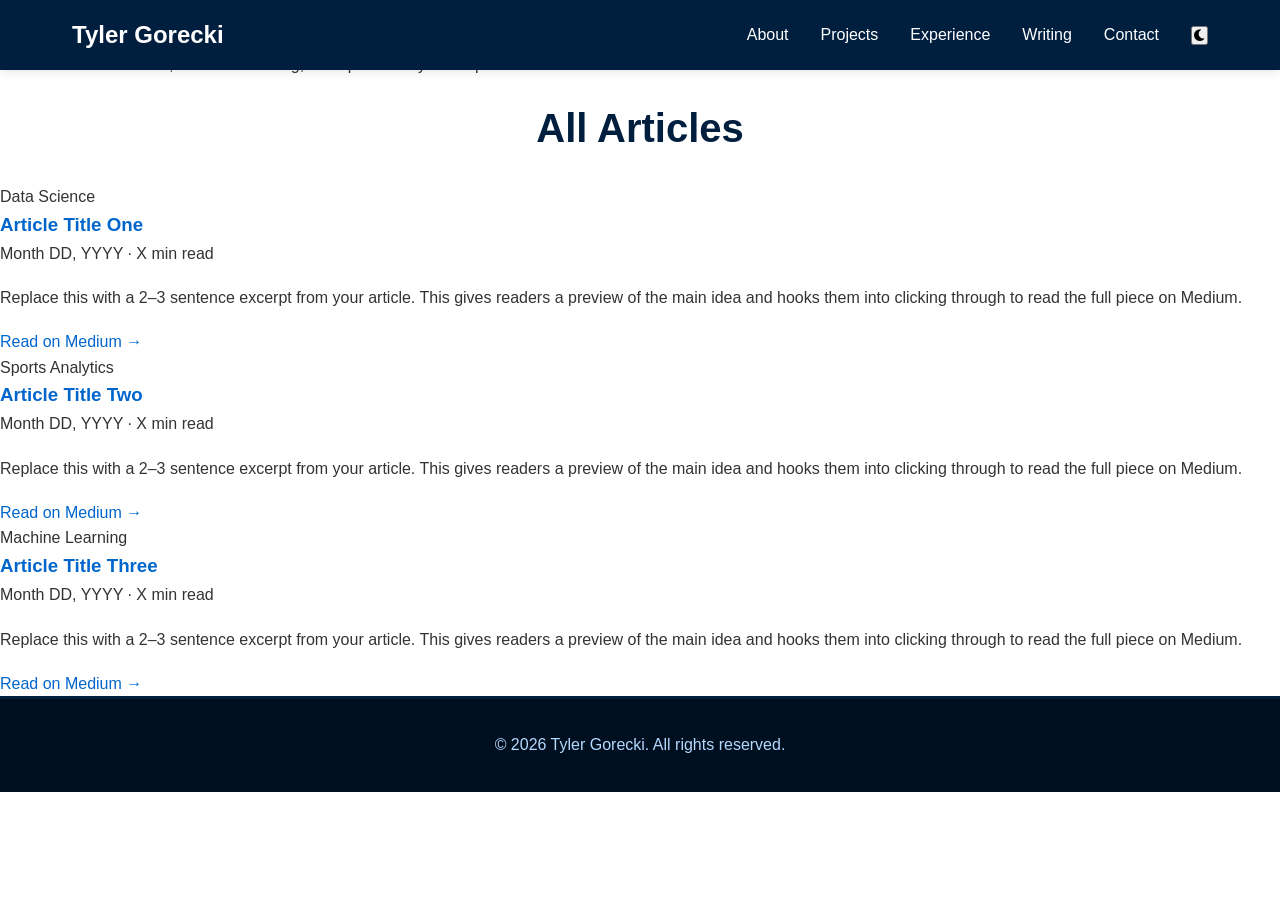
==== blog.html @ fab9d45c "new blog page for articles" ====
<!DOCTYPE HTML>
<html>
	<head>
		<title>Writing — Tyler Gorecki</title>
		<meta charset="utf-8" />
		<meta name="viewport" content="width=device-width, initial-scale=1, user-scalable=no" />
		<meta name="description" content="Articles and writing by Tyler Gorecki on data science, machine learning, and sports analytics." />
		<link rel="stylesheet" href="assets/css/custom.css" />
		<link rel="stylesheet" href="https://cdnjs.cloudflare.com/ajax/libs/font-awesome/6.0.0/css/all.min.css" />
		<script>if(localStorage.getItem('theme')==='dark')document.documentElement.setAttribute('data-theme','dark');</script>
	</head>
	<body>
		<!-- Navigation -->
		<nav class="navbar">
			<div class="nav-container">
				<a href="index.html" class="nav-logo">Tyler Gorecki</a>
				<ul class="nav-menu">
					<li><a href="index.html#about">About</a></li>
					<li><a href="index.html#projects">Projects</a></li>
					<li><a href="index.html#experience">Experience</a></li>
					<li><a href="blog.html" class="active">Writing</a></li>
					<li><a href="index.html#contact">Contact</a></li>
					<li><button class="dark-toggle" id="dark-toggle" aria-label="Toggle dark mode"><i class="fas fa-moon"></i></button></li>
				</ul>
			</div>
		</nav>

		<!-- Page Header -->
		<div class="writing-hero">
			<h1>Writing</h1>
			<p>Articles on data science, machine learning, and sports analytics — published on <a href="https://medium.com/@tylergorecki" style="color: #b3d9ff;">Medium</a>.</p>
		</div>

		<!-- Articles -->
		<div class="writing-section">
			<h2>All Articles</h2>

			<!-- Article 1 — replace with real content -->
			<article class="article-card">
				<span class="article-tag">Data Science</span>
				<h3 class="article-title"><a href="https://medium.com/@tylergorecki" target="_blank" rel="noopener">Article Title One</a></h3>
				<p class="article-meta">Month DD, YYYY &middot; X min read</p>
				<p class="article-excerpt">Replace this with a 2–3 sentence excerpt from your article. This gives readers a preview of the main idea and hooks them into clicking through to read the full piece on Medium.</p>
				<a href="https://medium.com/@tylergorecki" class="article-link" target="_blank" rel="noopener">Read on Medium &rarr;</a>
			</article>

			<!-- Article 2 — replace with real content -->
			<article class="article-card">
				<span class="article-tag">Sports Analytics</span>
				<h3 class="article-title"><a href="https://medium.com/@tylergorecki" target="_blank" rel="noopener">Article Title Two</a></h3>
				<p class="article-meta">Month DD, YYYY &middot; X min read</p>
				<p class="article-excerpt">Replace this with a 2–3 sentence excerpt from your article. This gives readers a preview of the main idea and hooks them into clicking through to read the full piece on Medium.</p>
				<a href="https://medium.com/@tylergorecki" class="article-link" target="_blank" rel="noopener">Read on Medium &rarr;</a>
			</article>

			<!-- Article 3 — replace with real content -->
			<article class="article-card">
				<span class="article-tag">Machine Learning</span>
				<h3 class="article-title"><a href="https://medium.com/@tylergorecki" target="_blank" rel="noopener">Article Title Three</a></h3>
				<p class="article-meta">Month DD, YYYY &middot; X min read</p>
				<p class="article-excerpt">Replace this with a 2–3 sentence excerpt from your article. This gives readers a preview of the main idea and hooks them into clicking through to read the full piece on Medium.</p>
				<a href="https://medium.com/@tylergorecki" class="article-link" target="_blank" rel="noopener">Read on Medium &rarr;</a>
			</article>

		</div>

		<!-- Footer -->
		<footer class="footer">
			<div class="container">
				<p>&copy; 2026 Tyler Gorecki. All rights reserved.</p>
			</div>
		</footer>

		<script>
			(function() {
				var toggle = document.getElementById('dark-toggle');
				var html = document.documentElement;

				if (localStorage.getItem('theme') === 'dark') {
					toggle.querySelector('i').className = 'fas fa-sun';
				}

				toggle.addEventListener('click', function() {
					var isDark = html.getAttribute('data-theme') === 'dark';
					if (isDark) {
						html.removeAttribute('data-theme');
						toggle.querySelector('i').className = 'fas fa-moon';
						localStorage.setItem('theme', 'light');
					} else {
						html.setAttribute('data-theme', 'dark');
						toggle.querySelector('i').className = 'fas fa-sun';
						localStorage.setItem('theme', 'dark');
					}
				});
			})();
		</script>
	</body>
</html>
---- assets/css/custom.css ----
/* Custom Portfolio CSS - Navy & White Theme */

* {
	margin: 0;
	padding: 0;
	box-sizing: border-box;
}

:root {
	--navy: #001f3f;
	--dark-navy: #000f1f;
	--white: #ffffff;
	--light-gray: #f5f5f5;
	--text-dark: #333333;
	--border-color: #ddd;
	--accent: #0066cc;
}

body {
	font-family: 'Segoe UI', Tahoma, Geneva, Verdana, sans-serif;
	line-height: 1.6;
	color: var(--text-dark);
	background-color: var(--white);
}

/* Navbar */
.navbar {
	position: fixed;
	top: 0;
	width: 100%;
	background-color: var(--navy);
	color: var(--white);
	padding: 0;
	box-shadow: 0 2px 10px rgba(0, 0, 0, 0.1);
	z-index: 1000;
}

.nav-container {
	max-width: 1200px;
	margin: 0 auto;
	display: flex;
	justify-content: space-between;
	align-items: center;
	padding: 1rem 2rem;
}

.nav-logo {
	font-size: 1.5rem;
	font-weight: bold;
	color: var(--white);
}

.nav-menu {
	display: flex;
	list-style: none;
	gap: 2rem;
}

.nav-menu a {
	color: var(--white);
	text-decoration: none;
	transition: color 0.3s ease;
	font-weight: 500;
}

.nav-menu a:hover {
	color: #b3d9ff;
	text-decoration: underline;
}

/* Hero Section */
.hero {
	margin-top: 60px;
	background: linear-gradient(135deg, var(--navy) 0%, var(--dark-navy) 100%);
	color: var(--white);
	padding: 6rem 2rem;
	text-align: center;
	min-height: 500px;
	display: flex;
	align-items: center;
	justify-content: center;
}

.hero-content {
	max-width: 800px;
}

.hero h1 {
	font-size: 3.5rem;
	margin-bottom: 0.5rem;
	font-weight: 700;
}

.subtitle {
	font-size: 1.5rem;
	color: #b3d9ff;
	margin-bottom: 0.5rem;
}

.tagline {
	font-size: 1.1rem;
	color: #ccc;
	margin-bottom: 2rem;
}

.cta-buttons {
	display: flex;
	gap: 1rem;
	justify-content: center;
	flex-wrap: wrap;
	margin-top: 2rem;
}

.btn {
	padding: 0.75rem 1.5rem;
	border: 2px solid var(--white);
	border-radius: 5px;
	text-decoration: none;
	transition: all 0.3s ease;
	font-weight: 600;
	font-size: 1rem;
	cursor: pointer;
	display: inline-block;
}

.btn-primary {
	background-color: var(--white);
	color: var(--navy);
}

.btn-primary:hover {
	background-color: transparent;
	color: var(--white);
}

.btn-secondary {
	background-color: transparent;
	color: var(--white);
}

.btn-secondary:hover {
	background-color: var(--white);
	color: var(--navy);
}

/* Sections */
section {
	padding: 4rem 2rem;
	width: 100%;
	display: block;
}

.container {
	max-width: 1200px;
	margin: 0 auto;
	padding: 0 2rem;
}

#about {
	background-color: var(--light-gray);
}

#projects {
	background-color: var(--white);
}

#experience {
	background-color: var(--light-gray);
}

#contact {
	background-color: var(--navy);
	color: var(--white);
}

h2 {
	color: var(--navy);
	font-size: 2.5rem;
	margin-bottom: 1.5rem;
	text-align: center;
}

#contact h2,
#contact h3 {
	color: var(--white);
}

p {
	margin-bottom: 1rem;
	line-height: 1.8;
}

/* About Section */
.about-text {
	font-size: 1.1rem;
	color: var(--text-dark);
	max-width: 900px;
	margin: 0 auto;
	line-height: 1.9;
}

/* Skills Section */
.skills-grid {
	display: grid;
	grid-template-columns: repeat(auto-fit, minmax(200px, 1fr));
	gap: 2rem;
	margin-top: 2rem;
}

.skill-category {
	background-color: var(--white);
	padding: 1.5rem;
	border-left: 4px solid var(--navy);
	border-radius: 5px;
	box-shadow: 0 2px 8px rgba(0, 0, 0, 0.1);
}

.skill-category h3 {
	color: var(--navy);
	margin-bottom: 1rem;
	font-size: 1.2rem;
}

.skill-category ul {
	list-style: none;
}

.skill-category li {
	padding: 0.5rem 0;
	color: var(--text-dark);
}

.skill-category li:before {
	content: "→ ";
	color: var(--navy);
	font-weight: bold;
	margin-right: 0.5rem;
}

/* Projects Section */
.projects-grid {
	display: grid;
	grid-template-columns: repeat(auto-fit, minmax(280px, 1fr));
	gap: 2rem;
	margin-top: 2rem;
}

.project-card {
	background-color: var(--white);
	border: 2px solid var(--border-color);
	border-radius: 8px;
	overflow: hidden;
	transition: all 0.3s ease;
	box-shadow: 0 4px 12px rgba(0, 0, 0, 0.08);
}

.project-card:hover {
	border-color: var(--navy);
	box-shadow: 0 8px 20px rgba(0, 31, 63, 0.15);
	transform: translateY(-5px);
}

.project-header {
	background-color: var(--navy);
	color: var(--white);
	padding: 1.5rem;
}

.project-header h3 {
	color: var(--white);
	font-size: 1.3rem;
	margin: 0;
}

.project-header a {
	color: var(--white);
	text-decoration: none;
}

.project-header a:hover {
	text-decoration: underline;
}

.project-body {
	padding: 1.5rem;
}

.tech-tags {
	display: flex;
	flex-wrap: wrap;
	gap: 0.5rem;
	margin: 1rem 0;
}

.tech-tag {
	background-color: var(--light-gray);
	color: var(--navy);
	padding: 0.4rem 0.8rem;
	border-radius: 20px;
	font-size: 0.85rem;
	font-weight: 600;
	border: 1px solid var(--navy);
}

.highlights {
	background-color: var(--light-gray);
	padding: 1rem;
	border-radius: 5px;
	margin-top: 1rem;
	border-left: 3px solid var(--accent);
}

.highlights ul {
	margin: 0;
	padding-left: 1.5rem;
}

.highlights li {
	margin-bottom: 0.5rem;
	color: var(--text-dark);
}

/* Experience Section */
.timeline {
	position: relative;
	max-width: 900px;
	margin: 2rem auto;
}

.timeline:before {
	content: '';
	position: absolute;
	left: 50%;
	transform: translateX(-50%);
	width: 3px;
	height: 100%;
	background-color: var(--navy);
	border-radius: 3px;
}

.timeline-item {
	margin-bottom: 3rem;
	width: 50%;
	position: relative;
}

.timeline-item:nth-child(odd) {
	margin-left: 0;
	text-align: right;
	padding-right: 3rem;
}

.timeline-item:nth-child(even) {
	margin-left: 50%;
	text-align: left;
	padding-left: 3rem;
}

.timeline-dot {
	position: absolute;
	top: 0;
	width: 20px;
	height: 20px;
	background-color: var(--white);
	border: 3px solid var(--navy);
	border-radius: 50%;
	right: -40px;
}

.timeline-item:nth-child(even) .timeline-dot {
	right: auto;
	left: -40px;
}

.timeline-content {
	background-color: var(--white);
	padding: 1.5rem;
	border-radius: 8px;
	border: 1px solid var(--border-color);
	transition: all 0.3s ease;
}

.timeline-content:hover {
	box-shadow: 0 4px 12px rgba(0, 0, 0, 0.1);
	border-color: var(--navy);
}

.timeline-content h3 {
	color: var(--navy);
	margin-top: 0;
	font-size: 1.2rem;
}

.timeline-content p {
	margin: 0.5rem 0;
	font-style: italic;
	color: var(--accent);
	font-weight: 600;
}

.timeline-content ul {
	margin: 1rem 0;
	padding-left: 1.5rem;
}

.timeline-content li {
	margin-bottom: 0.5rem;
}

.timeline-content a {
	color: var(--accent);
	text-decoration: none;
}

.timeline-content a:hover {
	text-decoration: underline;
}

/* Contact Section */
.contact-info {
	display: grid;
	grid-template-columns: repeat(auto-fit, minmax(200px, 1fr));
	gap: 2rem;
	margin-top: 2rem;
	text-align: center;
}

.contact-item h3 {
	margin-bottom: 0.5rem;
	color: var(--white);
	font-size: 1.1rem;
}

.contact-item a,
.contact-item p {
	color: #b3d9ff;
	text-decoration: none;
	font-size: 1rem;
}

.contact-item a:hover {
	text-decoration: underline;
	color: var(--white);
}

.social-icons {
	display: flex;
	gap: 1.5rem;
	justify-content: center;
	margin-top: 1.5rem;
}

.social-icons a {
	color: var(--white);
	font-size: 1.5rem;
	transition: all 0.3s ease;
}

.social-icons a:hover {
	color: #b3d9ff;
	transform: scale(1.2);
}

/* Footer */
.footer {
	background-color: var(--dark-navy);
	color: var(--white);
	padding: 2rem;
	text-align: center;
	border-top: 3px solid var(--navy);
	width: 100%;
}

.footer p {
	margin: 0;
	color: #b3d9ff;
}

/* Responsive Design */
@media (max-width: 768px) {
	.nav-menu {
		flex-direction: column;
		gap: 1rem;
		position: absolute;
		top: 60px;
		left: 0;
		right: 0;
		background-color: var(--navy);
		padding: 1rem 2rem;
		display: none;
	}

	.nav-menu.active {
		display: flex;
	}

	.hero h1 {
		font-size: 2.5rem;
	}

	.subtitle {
		font-size: 1.2rem;
	}

	h2 {
		font-size: 2rem;
	}

	.projects-grid {
		grid-template-columns: 1fr;
	}

	.timeline:before {
		left: 0;
	}

	.timeline-item {
		width: 100%;
		padding-left: 60px !important;
		text-align: left !important;
	}

	.timeline-item:nth-child(even) {
		margin-left: 0;
	}

	.timeline-dot {
		left: -40px !important;
		right: auto !important;
	}

	.cta-buttons {
		flex-direction: column;
	}

	.btn {
		width: 100%;
	}

	.contact-info {
		grid-template-columns: 1fr;
	}

	section {
		padding: 3rem 1rem;
	}
}

@media (max-width: 480px) {
	.hero {
		padding: 4rem 1rem;
		margin-top: 60px;
	}

	.hero h1 {
		font-size: 2rem;
	}

	.subtitle {
		font-size: 1rem;
	}

	.tagline {
		font-size: 0.95rem;
	}

	.nav-logo {
		font-size: 1.2rem;
	}

	.nav-menu {
		gap: 0.5rem;
	}

	h2 {
		font-size: 1.5rem;
	}

	.skills-grid {
		grid-template-columns: 1fr;
	}

	.social-icons {
		gap: 1rem;
	}

	.social-icons a {
		font-size: 1.2rem;
	}
}

/* Utility Classes */
a {
	color: var(--accent);
	text-decoration: none;
}

a:hover {
	text-decoration: underline;
}

/* Smooth Scrolling */
html {
	scroll-behavior: smooth;
}
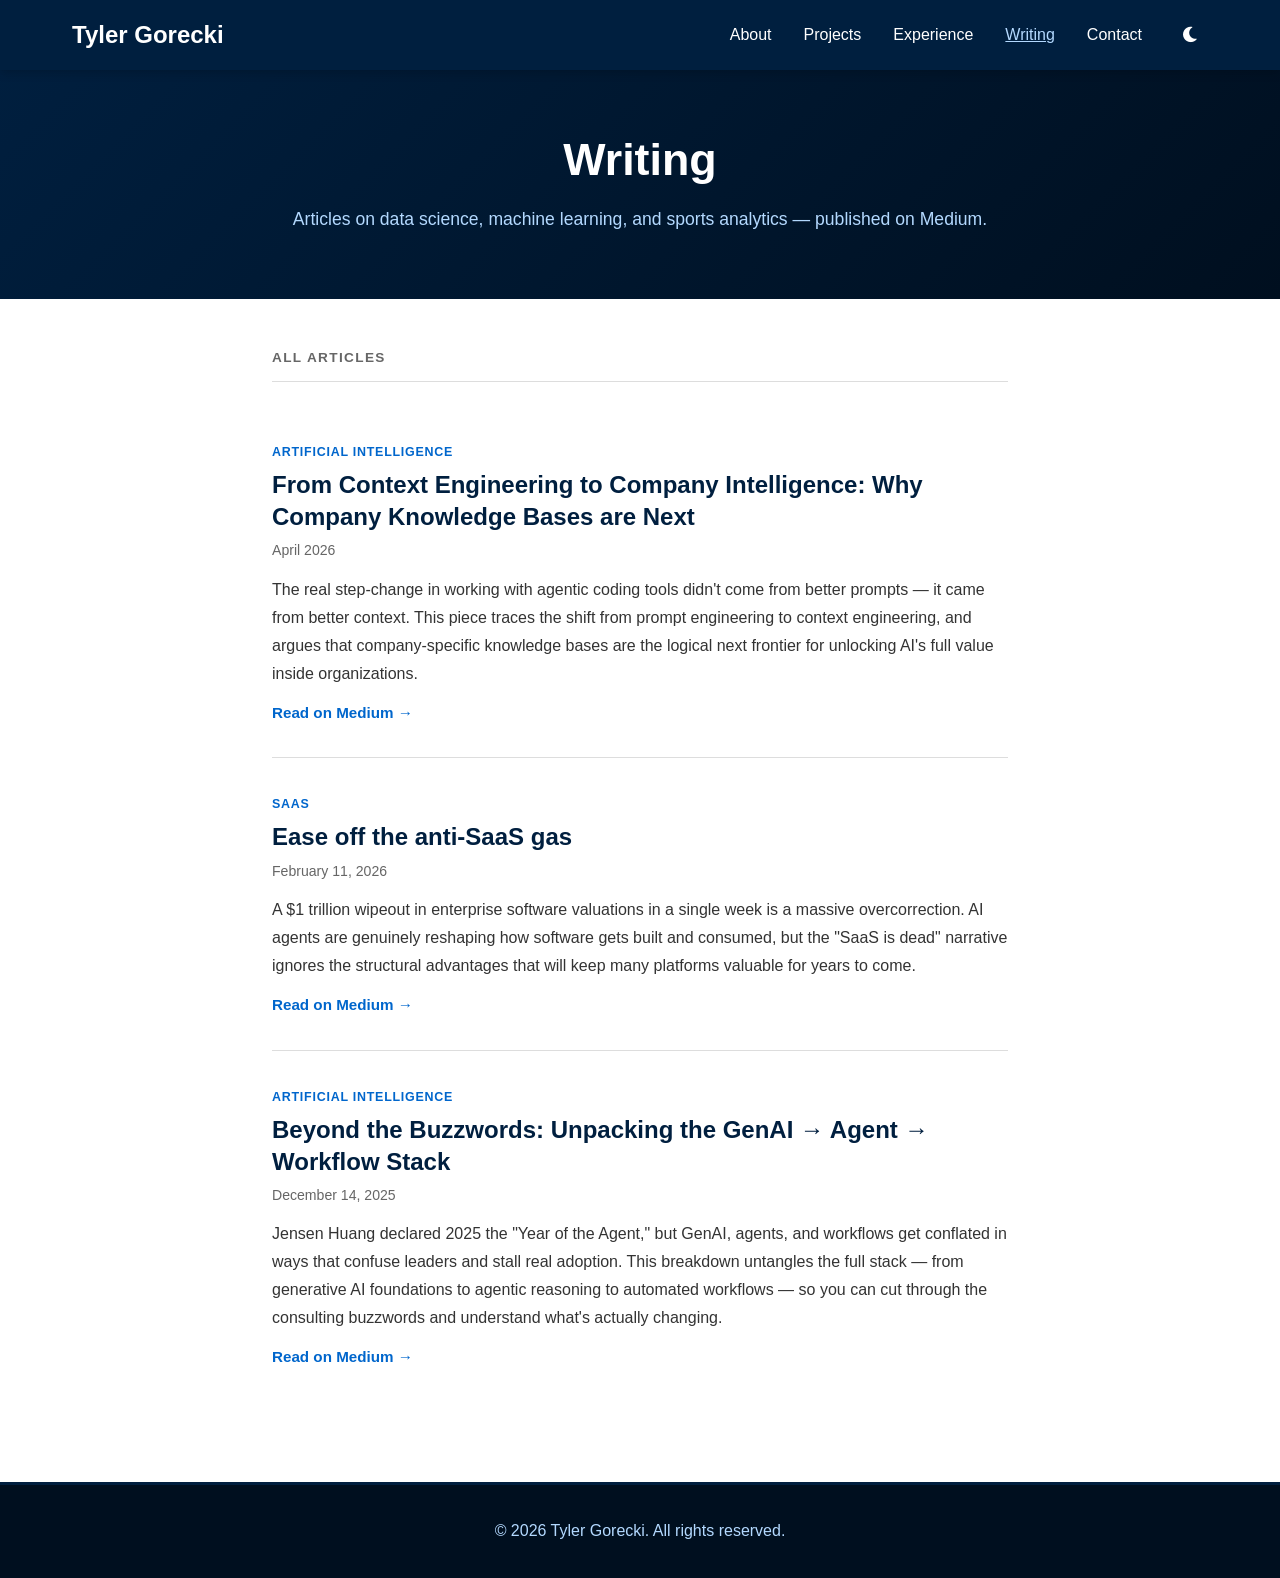
==== commit 0a3ac7b1: "put links for actual blogs on the site" ====
--- a/blog.html
+++ b/blog.html
@@ -35,31 +35,28 @@
 		<div class="writing-section">
 			<h2>All Articles</h2>
 
-			<!-- Article 1 — replace with real content -->
 			<article class="article-card">
-				<span class="article-tag">Data Science</span>
-				<h3 class="article-title"><a href="https://medium.com/@tylergorecki" target="_blank" rel="noopener">Article Title One</a></h3>
-				<p class="article-meta">Month DD, YYYY &middot; X min read</p>
-				<p class="article-excerpt">Replace this with a 2–3 sentence excerpt from your article. This gives readers a preview of the main idea and hooks them into clicking through to read the full piece on Medium.</p>
-				<a href="https://medium.com/@tylergorecki" class="article-link" target="_blank" rel="noopener">Read on Medium &rarr;</a>
+				<span class="article-tag">Artificial Intelligence</span>
+				<h3 class="article-title"><a href="https://medium.com/@tylergorecki/from-context-engineering-to-company-intelligence-why-company-knowledge-bases-are-next-7e5cde6ddbcd" target="_blank" rel="noopener">From Context Engineering to Company Intelligence: Why Company Knowledge Bases are Next</a></h3>
+				<p class="article-meta">April 2026</p>
+				<p class="article-excerpt">The real step-change in working with agentic coding tools didn't come from better prompts — it came from better context. This piece traces the shift from prompt engineering to context engineering, and argues that company-specific knowledge bases are the logical next frontier for unlocking AI's full value inside organizations.</p>
+				<a href="https://medium.com/@tylergorecki/from-context-engineering-to-company-intelligence-why-company-knowledge-bases-are-next-7e5cde6ddbcd" class="article-link" target="_blank" rel="noopener">Read on Medium &rarr;</a>
 			</article>
 
-			<!-- Article 2 — replace with real content -->
 			<article class="article-card">
-				<span class="article-tag">Sports Analytics</span>
-				<h3 class="article-title"><a href="https://medium.com/@tylergorecki" target="_blank" rel="noopener">Article Title Two</a></h3>
-				<p class="article-meta">Month DD, YYYY &middot; X min read</p>
-				<p class="article-excerpt">Replace this with a 2–3 sentence excerpt from your article. This gives readers a preview of the main idea and hooks them into clicking through to read the full piece on Medium.</p>
-				<a href="https://medium.com/@tylergorecki" class="article-link" target="_blank" rel="noopener">Read on Medium &rarr;</a>
+				<span class="article-tag">SaaS</span>
+				<h3 class="article-title"><a href="https://medium.com/@tylergorecki/ease-off-the-anti-saas-gas-36b92a6fe3d2" target="_blank" rel="noopener">Ease off the anti-SaaS gas</a></h3>
+				<p class="article-meta">February 11, 2026</p>
+				<p class="article-excerpt">A $1 trillion wipeout in enterprise software valuations in a single week is a massive overcorrection. AI agents are genuinely reshaping how software gets built and consumed, but the "SaaS is dead" narrative ignores the structural advantages that will keep many platforms valuable for years to come.</p>
+				<a href="https://medium.com/@tylergorecki/ease-off-the-anti-saas-gas-36b92a6fe3d2" class="article-link" target="_blank" rel="noopener">Read on Medium &rarr;</a>
 			</article>
 
-			<!-- Article 3 — replace with real content -->
 			<article class="article-card">
-				<span class="article-tag">Machine Learning</span>
-				<h3 class="article-title"><a href="https://medium.com/@tylergorecki" target="_blank" rel="noopener">Article Title Three</a></h3>
-				<p class="article-meta">Month DD, YYYY &middot; X min read</p>
-				<p class="article-excerpt">Replace this with a 2–3 sentence excerpt from your article. This gives readers a preview of the main idea and hooks them into clicking through to read the full piece on Medium.</p>
-				<a href="https://medium.com/@tylergorecki" class="article-link" target="_blank" rel="noopener">Read on Medium &rarr;</a>
+				<span class="article-tag">Artificial Intelligence</span>
+				<h3 class="article-title"><a href="https://medium.com/@tylergorecki/beyond-the-buzzwords-unpacking-the-genai-agent-workflow-stack-a6ef4d1d0d64" target="_blank" rel="noopener">Beyond the Buzzwords: Unpacking the GenAI → Agent → Workflow Stack</a></h3>
+				<p class="article-meta">December 14, 2025</p>
+				<p class="article-excerpt">Jensen Huang declared 2025 the "Year of the Agent," but GenAI, agents, and workflows get conflated in ways that confuse leaders and stall real adoption. This breakdown untangles the full stack — from generative AI foundations to agentic reasoning to automated workflows — so you can cut through the consulting buzzwords and understand what's actually changing.</p>
+				<a href="https://medium.com/@tylergorecki/beyond-the-buzzwords-unpacking-the-genai-agent-workflow-stack-a6ef4d1d0d64" class="article-link" target="_blank" rel="noopener">Read on Medium &rarr;</a>
 			</article>
 
 		</div>
--- a/assets/css/custom.css
+++ b/assets/css/custom.css
@@ -7,20 +7,57 @@
 }
 
 :root {
+	/* Brand colors (constant) */
 	--navy: #001f3f;
 	--dark-navy: #000f1f;
 	--white: #ffffff;
 	--light-gray: #f5f5f5;
-	--text-dark: #333333;
-	--border-color: #ddd;
-	--accent: #0066cc;
+
+	/* Semantic theme variables — toggled by dark mode */
+	--bg-body: #ffffff;
+	--bg-alt: #f5f5f5;
+	--bg-card: #ffffff;
+	--text-primary: #333333;
+	--text-heading: #001f3f;
+	--text-subtle: #666666;
+	--border: #dddddd;
+	--accent-link: #0066cc;
+	--highlight-bg: #f5f5f5;
+	--shadow-sm: rgba(0, 0, 0, 0.08);
+	--shadow-md: rgba(0, 0, 0, 0.10);
+	--shadow-hover: rgba(0, 31, 63, 0.15);
+}
+
+[data-theme="dark"] {
+	--bg-body: #001f3f;
+	--bg-alt: #000f1f;
+	--bg-card: #0a2a4a;
+	--text-primary: #e0e8f0;
+	--text-heading: #ffffff;
+	--text-subtle: #8ba8bf;
+	--border: #1a3a5c;
+	--accent-link: #4da6ff;
+	--highlight-bg: #0d2d4a;
+	--shadow-sm: rgba(0, 0, 0, 0.3);
+	--shadow-md: rgba(0, 0, 0, 0.4);
+	--shadow-hover: rgba(0, 0, 0, 0.5);
+}
+
+/* Smooth theme transitions */
+body, section, .skill-category, .project-card,
+.timeline-content, .footer, .article-card {
+	transition: background-color 0.3s ease, border-color 0.3s ease;
+}
+
+h2, h3 {
+	transition: color 0.3s ease;
 }
 
 body {
 	font-family: 'Segoe UI', Tahoma, Geneva, Verdana, sans-serif;
 	line-height: 1.6;
-	color: var(--text-dark);
-	background-color: var(--white);
+	color: var(--text-primary);
+	background-color: var(--bg-body);
 }
 
 /* Navbar */
@@ -31,7 +68,7 @@
 	background-color: var(--navy);
 	color: var(--white);
 	padding: 0;
-	box-shadow: 0 2px 10px rgba(0, 0, 0, 0.1);
+	box-shadow: 0 2px 10px rgba(0, 0, 0, 0.2);
 	z-index: 1000;
 }
 
@@ -48,12 +85,14 @@
 	font-size: 1.5rem;
 	font-weight: bold;
 	color: var(--white);
+	text-decoration: none;
 }
 
 .nav-menu {
 	display: flex;
 	list-style: none;
 	gap: 2rem;
+	align-items: center;
 }
 
 .nav-menu a {
@@ -63,9 +102,28 @@
 	font-weight: 500;
 }
 
-.nav-menu a:hover {
+.nav-menu a:hover,
+.nav-menu a.active {
 	color: #b3d9ff;
 	text-decoration: underline;
+}
+
+/* Dark mode toggle button */
+.dark-toggle {
+	background: none;
+	border: none;
+	color: var(--white);
+	font-size: 1.1rem;
+	cursor: pointer;
+	padding: 0.25rem 0.5rem;
+	display: flex;
+	align-items: center;
+	transition: color 0.3s ease;
+	line-height: 1;
+}
+
+.dark-toggle:hover {
+	color: #b3d9ff;
 }
 
 /* Hero Section */
@@ -157,15 +215,15 @@
 }
 
 #about {
-	background-color: var(--light-gray);
+	background-color: var(--bg-alt);
 }
 
 #projects {
-	background-color: var(--white);
+	background-color: var(--bg-body);
 }
 
 #experience {
-	background-color: var(--light-gray);
+	background-color: var(--bg-alt);
 }
 
 #contact {
@@ -174,7 +232,7 @@
 }
 
 h2 {
-	color: var(--navy);
+	color: var(--text-heading);
 	font-size: 2.5rem;
 	margin-bottom: 1.5rem;
 	text-align: center;
@@ -193,7 +251,7 @@
 /* About Section */
 .about-text {
 	font-size: 1.1rem;
-	color: var(--text-dark);
+	color: var(--text-primary);
 	max-width: 900px;
 	margin: 0 auto;
 	line-height: 1.9;
@@ -208,15 +266,15 @@
 }
 
 .skill-category {
-	background-color: var(--white);
+	background-color: var(--bg-card);
 	padding: 1.5rem;
-	border-left: 4px solid var(--navy);
+	border-left: 4px solid var(--text-heading);
 	border-radius: 5px;
-	box-shadow: 0 2px 8px rgba(0, 0, 0, 0.1);
+	box-shadow: 0 2px 8px var(--shadow-md);
 }
 
 .skill-category h3 {
-	color: var(--navy);
+	color: var(--text-heading);
 	margin-bottom: 1rem;
 	font-size: 1.2rem;
 }
@@ -227,12 +285,12 @@
 
 .skill-category li {
 	padding: 0.5rem 0;
-	color: var(--text-dark);
+	color: var(--text-primary);
 }
 
 .skill-category li:before {
 	content: "→ ";
-	color: var(--navy);
+	color: var(--text-heading);
 	font-weight: bold;
 	margin-right: 0.5rem;
 }
@@ -246,17 +304,17 @@
 }
 
 .project-card {
-	background-color: var(--white);
-	border: 2px solid var(--border-color);
+	background-color: var(--bg-card);
+	border: 2px solid var(--border);
 	border-radius: 8px;
 	overflow: hidden;
 	transition: all 0.3s ease;
-	box-shadow: 0 4px 12px rgba(0, 0, 0, 0.08);
+	box-shadow: 0 4px 12px var(--shadow-sm);
 }
 
 .project-card:hover {
 	border-color: var(--navy);
-	box-shadow: 0 8px 20px rgba(0, 31, 63, 0.15);
+	box-shadow: 0 8px 20px var(--shadow-hover);
 	transform: translateY(-5px);
 }
 
@@ -303,11 +361,11 @@
 }
 
 .highlights {
-	background-color: var(--light-gray);
+	background-color: var(--highlight-bg);
 	padding: 1rem;
 	border-radius: 5px;
 	margin-top: 1rem;
-	border-left: 3px solid var(--accent);
+	border-left: 3px solid var(--accent-link);
 }
 
 .highlights ul {
@@ -317,7 +375,7 @@
 
 .highlights li {
 	margin-bottom: 0.5rem;
-	color: var(--text-dark);
+	color: var(--text-primary);
 }
 
 /* Experience Section */
@@ -334,7 +392,7 @@
 	transform: translateX(-50%);
 	width: 3px;
 	height: 100%;
-	background-color: var(--navy);
+	background-color: var(--border);
 	border-radius: 3px;
 }
 
@@ -361,8 +419,8 @@
 	top: 0;
 	width: 20px;
 	height: 20px;
-	background-color: var(--white);
-	border: 3px solid var(--navy);
+	background-color: var(--bg-card);
+	border: 3px solid var(--border);
 	border-radius: 50%;
 	right: -40px;
 }
@@ -373,20 +431,20 @@
 }
 
 .timeline-content {
-	background-color: var(--white);
+	background-color: var(--bg-card);
 	padding: 1.5rem;
 	border-radius: 8px;
-	border: 1px solid var(--border-color);
+	border: 1px solid var(--border);
 	transition: all 0.3s ease;
 }
 
 .timeline-content:hover {
-	box-shadow: 0 4px 12px rgba(0, 0, 0, 0.1);
+	box-shadow: 0 4px 12px var(--shadow-md);
 	border-color: var(--navy);
 }
 
 .timeline-content h3 {
-	color: var(--navy);
+	color: var(--text-heading);
 	margin-top: 0;
 	font-size: 1.2rem;
 }
@@ -394,7 +452,7 @@
 .timeline-content p {
 	margin: 0.5rem 0;
 	font-style: italic;
-	color: var(--accent);
+	color: var(--accent-link);
 	font-weight: 600;
 }
 
@@ -408,7 +466,7 @@
 }
 
 .timeline-content a {
-	color: var(--accent);
+	color: var(--accent-link);
 	text-decoration: none;
 }
 
@@ -474,6 +532,110 @@
 .footer p {
 	margin: 0;
 	color: #b3d9ff;
+}
+
+/* Writing / Blog Page */
+.writing-hero {
+	margin-top: 60px;
+	background: linear-gradient(135deg, var(--navy) 0%, var(--dark-navy) 100%);
+	color: var(--white);
+	padding: 4rem 2rem;
+	text-align: center;
+}
+
+.writing-hero h1 {
+	font-size: 2.8rem;
+	font-weight: 700;
+	margin-bottom: 0.5rem;
+	color: var(--white);
+}
+
+.writing-hero p {
+	font-size: 1.1rem;
+	color: #b3d9ff;
+	margin: 0;
+}
+
+.writing-section {
+	max-width: 800px;
+	margin: 0 auto;
+	padding: 3rem 2rem 5rem;
+}
+
+.writing-section > h2 {
+	text-align: left;
+	font-size: 0.85rem;
+	font-weight: 700;
+	text-transform: uppercase;
+	letter-spacing: 0.1em;
+	color: var(--text-subtle);
+	margin-bottom: 1.5rem;
+	border-bottom: 1px solid var(--border);
+	padding-bottom: 0.75rem;
+}
+
+.article-card {
+	padding: 2rem 0;
+	border-bottom: 1px solid var(--border);
+}
+
+.article-card:last-child {
+	border-bottom: none;
+}
+
+.article-tag {
+	display: inline-block;
+	font-size: 0.78rem;
+	font-weight: 700;
+	color: var(--accent-link);
+	text-transform: uppercase;
+	letter-spacing: 0.06em;
+	margin-bottom: 0.4rem;
+	text-decoration: none;
+}
+
+.article-tag:hover {
+	text-decoration: underline;
+}
+
+.article-title {
+	font-size: 1.5rem;
+	font-weight: 700;
+	line-height: 1.3;
+	margin-bottom: 0.4rem;
+}
+
+.article-title a {
+	color: var(--text-heading);
+	text-decoration: none;
+}
+
+.article-title a:hover {
+	color: var(--accent-link);
+}
+
+.article-meta {
+	font-size: 0.88rem;
+	color: var(--text-subtle);
+	margin-bottom: 0.75rem;
+}
+
+.article-excerpt {
+	color: var(--text-primary);
+	line-height: 1.75;
+	margin-bottom: 0.75rem;
+	font-size: 1rem;
+}
+
+.article-link {
+	color: var(--accent-link);
+	font-weight: 600;
+	font-size: 0.95rem;
+	text-decoration: none;
+}
+
+.article-link:hover {
+	text-decoration: underline;
 }
 
 /* Responsive Design */
@@ -544,6 +706,14 @@
 	section {
 		padding: 3rem 1rem;
 	}
+
+	.writing-section {
+		padding: 2rem 1rem 4rem;
+	}
+
+	.article-title {
+		font-size: 1.3rem;
+	}
 }
 
 @media (max-width: 480px) {
@@ -587,11 +757,15 @@
 	.social-icons a {
 		font-size: 1.2rem;
 	}
+
+	.writing-hero h1 {
+		font-size: 2rem;
+	}
 }
 
 /* Utility Classes */
 a {
-	color: var(--accent);
+	color: var(--accent-link);
 	text-decoration: none;
 }
 
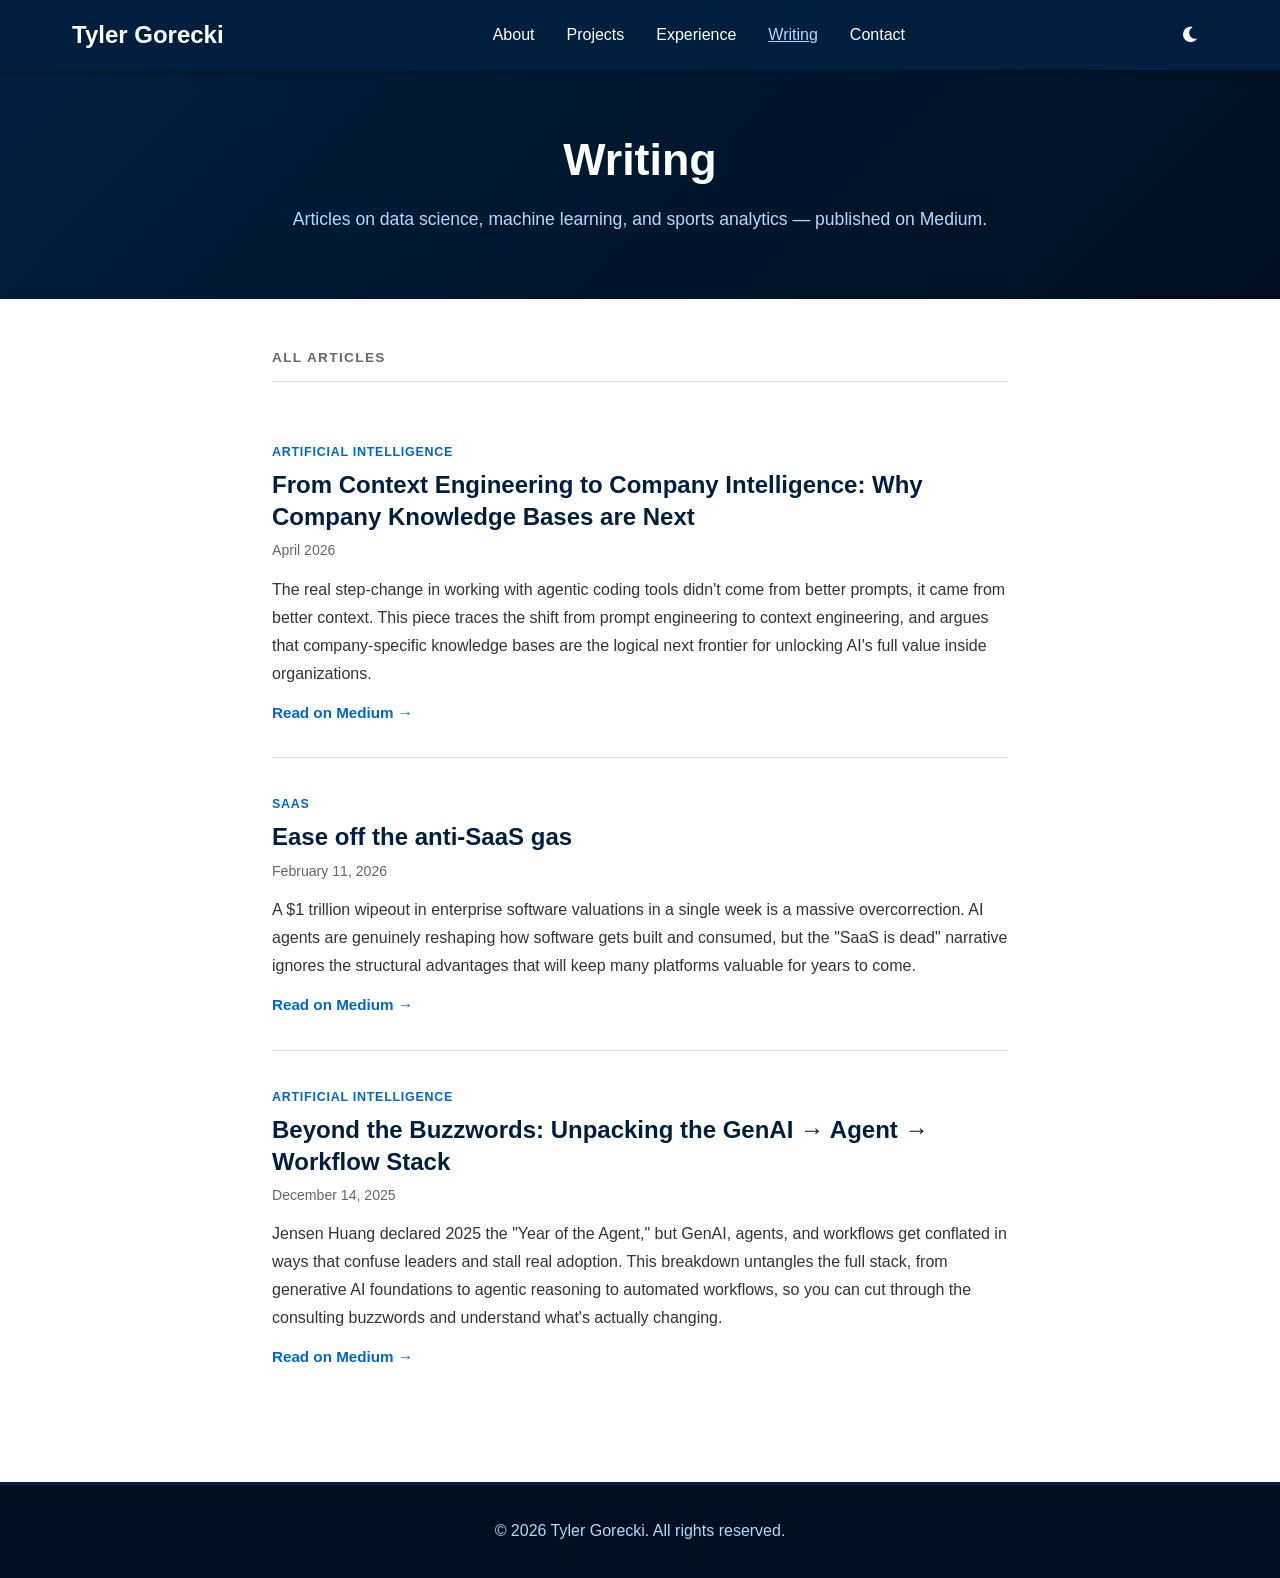
==== commit f535ac60: "update with polymarket project, headshot, others" ====
--- a/blog.html
+++ b/blog.html
@@ -14,14 +14,17 @@
 		<nav class="navbar">
 			<div class="nav-container">
 				<a href="index.html" class="nav-logo">Tyler Gorecki</a>
-				<ul class="nav-menu">
+				<ul class="nav-menu" id="nav-menu">
 					<li><a href="index.html#about">About</a></li>
 					<li><a href="index.html#projects">Projects</a></li>
 					<li><a href="index.html#experience">Experience</a></li>
 					<li><a href="blog.html" class="active">Writing</a></li>
 					<li><a href="index.html#contact">Contact</a></li>
-					<li><button class="dark-toggle" id="dark-toggle" aria-label="Toggle dark mode"><i class="fas fa-moon"></i></button></li>
 				</ul>
+				<div class="nav-actions">
+					<button class="dark-toggle" id="dark-toggle" aria-label="Toggle dark mode"><i class="fas fa-moon"></i></button>
+					<button class="nav-toggle" id="nav-toggle" aria-label="Open menu"><i class="fas fa-bars"></i></button>
+				</div>
 			</div>
 		</nav>
 
@@ -39,7 +42,7 @@
 				<span class="article-tag">Artificial Intelligence</span>
 				<h3 class="article-title"><a href="https://medium.com/@tylergorecki/from-context-engineering-to-company-intelligence-why-company-knowledge-bases-are-next-7e5cde6ddbcd" target="_blank" rel="noopener">From Context Engineering to Company Intelligence: Why Company Knowledge Bases are Next</a></h3>
 				<p class="article-meta">April 2026</p>
-				<p class="article-excerpt">The real step-change in working with agentic coding tools didn't come from better prompts — it came from better context. This piece traces the shift from prompt engineering to context engineering, and argues that company-specific knowledge bases are the logical next frontier for unlocking AI's full value inside organizations.</p>
+				<p class="article-excerpt">The real step-change in working with agentic coding tools didn't come from better prompts, it came from better context. This piece traces the shift from prompt engineering to context engineering, and argues that company-specific knowledge bases are the logical next frontier for unlocking AI's full value inside organizations.</p>
 				<a href="https://medium.com/@tylergorecki/from-context-engineering-to-company-intelligence-why-company-knowledge-bases-are-next-7e5cde6ddbcd" class="article-link" target="_blank" rel="noopener">Read on Medium &rarr;</a>
 			</article>
 
@@ -55,7 +58,7 @@
 				<span class="article-tag">Artificial Intelligence</span>
 				<h3 class="article-title"><a href="https://medium.com/@tylergorecki/beyond-the-buzzwords-unpacking-the-genai-agent-workflow-stack-a6ef4d1d0d64" target="_blank" rel="noopener">Beyond the Buzzwords: Unpacking the GenAI → Agent → Workflow Stack</a></h3>
 				<p class="article-meta">December 14, 2025</p>
-				<p class="article-excerpt">Jensen Huang declared 2025 the "Year of the Agent," but GenAI, agents, and workflows get conflated in ways that confuse leaders and stall real adoption. This breakdown untangles the full stack — from generative AI foundations to agentic reasoning to automated workflows — so you can cut through the consulting buzzwords and understand what's actually changing.</p>
+				<p class="article-excerpt">Jensen Huang declared 2025 the "Year of the Agent," but GenAI, agents, and workflows get conflated in ways that confuse leaders and stall real adoption. This breakdown untangles the full stack, from generative AI foundations to agentic reasoning to automated workflows, so you can cut through the consulting buzzwords and understand what's actually changing.</p>
 				<a href="https://medium.com/@tylergorecki/beyond-the-buzzwords-unpacking-the-genai-agent-workflow-stack-a6ef4d1d0d64" class="article-link" target="_blank" rel="noopener">Read on Medium &rarr;</a>
 			</article>
 
@@ -89,6 +92,22 @@
 						localStorage.setItem('theme', 'dark');
 					}
 				});
+
+				var navToggle = document.getElementById('nav-toggle');
+				var navMenu = document.getElementById('nav-menu');
+
+				navToggle.addEventListener('click', function() {
+					navMenu.classList.toggle('active');
+					var icon = navToggle.querySelector('i');
+					icon.className = navMenu.classList.contains('active') ? 'fas fa-times' : 'fas fa-bars';
+				});
+
+				navMenu.querySelectorAll('a').forEach(function(link) {
+					link.addEventListener('click', function() {
+						navMenu.classList.remove('active');
+						navToggle.querySelector('i').className = 'fas fa-bars';
+					});
+				});
 			})();
 		</script>
 	</body>
--- a/assets/css/custom.css
+++ b/assets/css/custom.css
@@ -126,6 +126,29 @@
 	color: #b3d9ff;
 }
 
+/* Nav actions (dark toggle + hamburger) */
+.nav-actions {
+	display: flex;
+	align-items: center;
+	gap: 0.5rem;
+}
+
+.nav-toggle {
+	display: none;
+	background: none;
+	border: none;
+	color: var(--white);
+	font-size: 1.3rem;
+	cursor: pointer;
+	padding: 0.25rem 0.5rem;
+	align-items: center;
+	transition: color 0.3s ease;
+}
+
+.nav-toggle:hover {
+	color: #b3d9ff;
+}
+
 /* Hero Section */
 .hero {
 	margin-top: 60px;
@@ -249,11 +272,27 @@
 }
 
 /* About Section */
+.about-content {
+	display: flex;
+	gap: 3rem;
+	align-items: flex-start;
+	max-width: 900px;
+	margin: 0 auto;
+}
+
+.about-photo {
+	flex-shrink: 0;
+	width: 180px;
+	height: 180px;
+	border-radius: 50%;
+	object-fit: cover;
+	border: 4px solid var(--text-heading);
+	transition: border-color 0.3s ease;
+}
+
 .about-text {
 	font-size: 1.1rem;
 	color: var(--text-primary);
-	max-width: 900px;
-	margin: 0 auto;
 	line-height: 1.9;
 }
 
@@ -656,6 +695,21 @@
 		display: flex;
 	}
 
+	.nav-toggle {
+		display: flex;
+	}
+
+	.about-content {
+		flex-direction: column;
+		align-items: center;
+		gap: 1.5rem;
+	}
+
+	.about-photo {
+		width: 150px;
+		height: 150px;
+	}
+
 	.hero h1 {
 		font-size: 2.5rem;
 	}
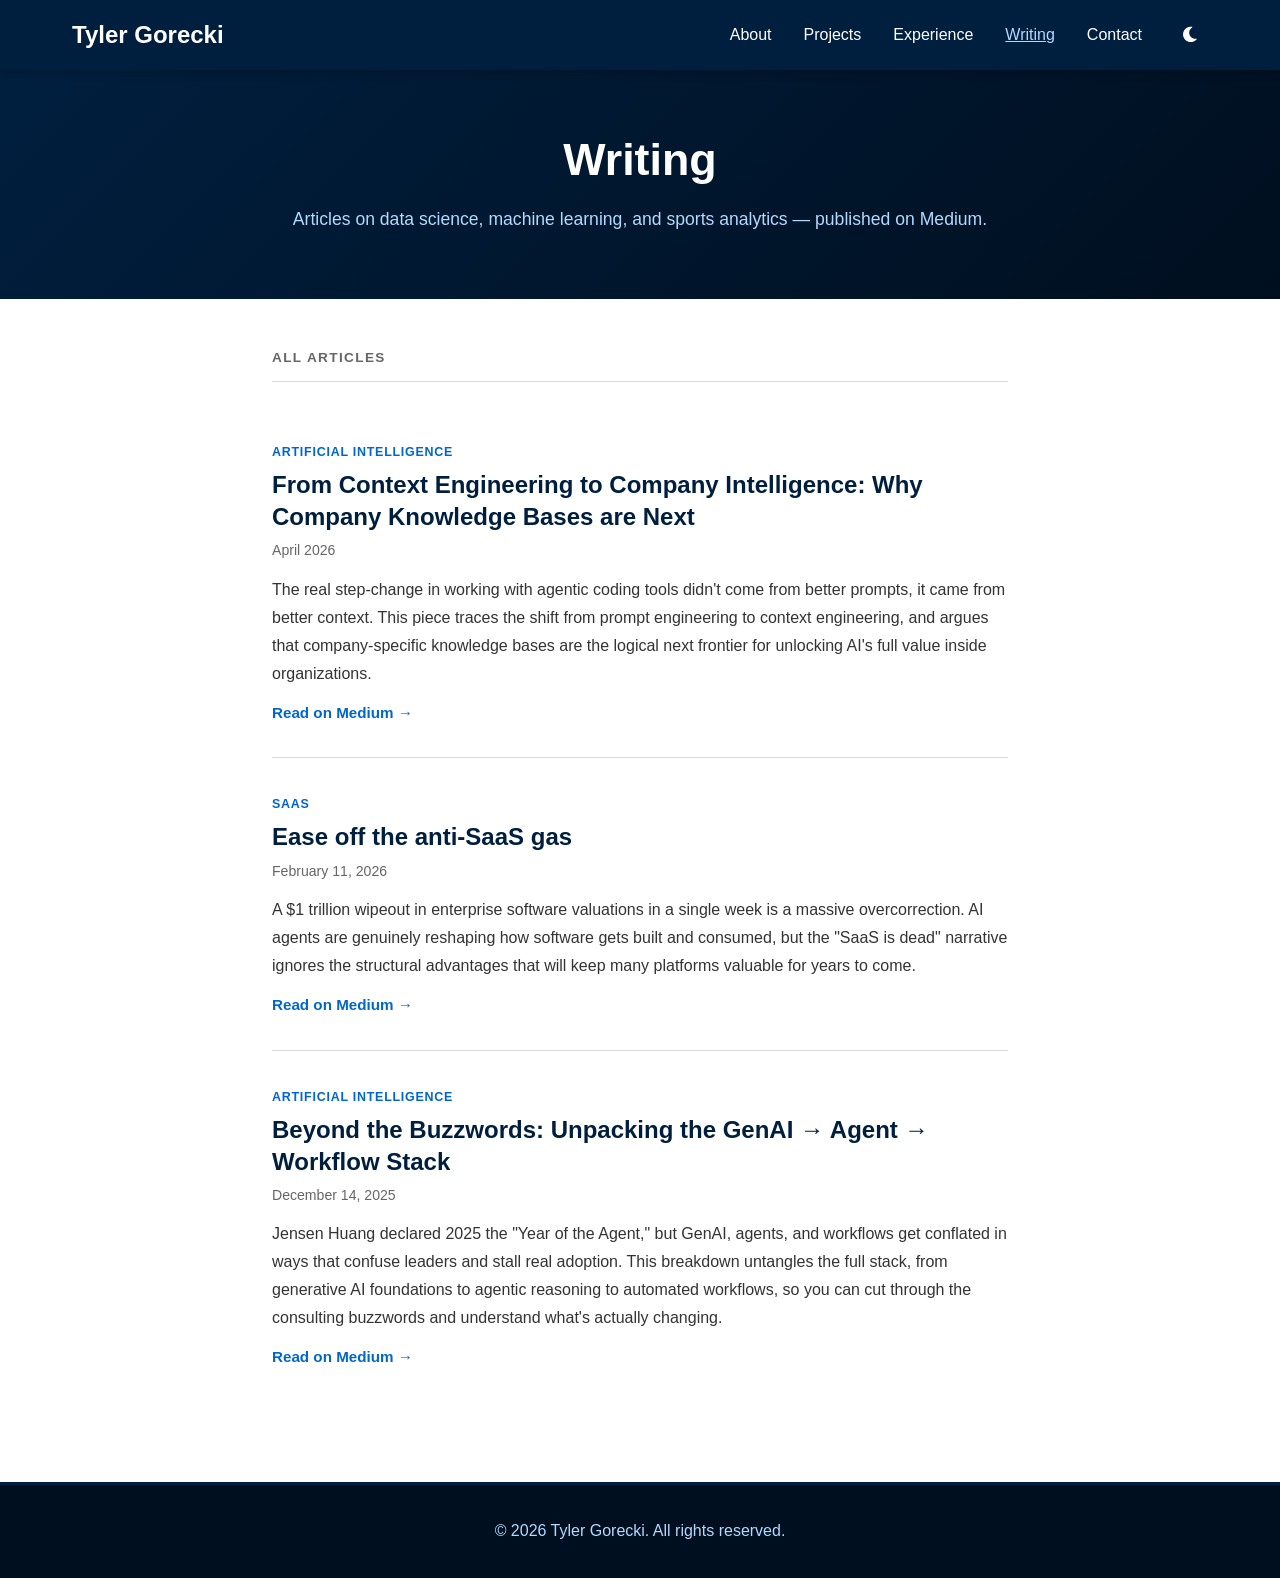
==== commit 11d7f846: "image size smaller" ====
--- a/blog.html
+++ b/blog.html
@@ -20,11 +20,9 @@
 					<li><a href="index.html#experience">Experience</a></li>
 					<li><a href="blog.html" class="active">Writing</a></li>
 					<li><a href="index.html#contact">Contact</a></li>
+					<li><button class="dark-toggle" id="dark-toggle" aria-label="Toggle dark mode"><i class="fas fa-moon"></i></button></li>
 				</ul>
-				<div class="nav-actions">
-					<button class="dark-toggle" id="dark-toggle" aria-label="Toggle dark mode"><i class="fas fa-moon"></i></button>
-					<button class="nav-toggle" id="nav-toggle" aria-label="Open menu"><i class="fas fa-bars"></i></button>
-				</div>
+				<button class="nav-toggle" id="nav-toggle" aria-label="Open menu"><i class="fas fa-bars"></i></button>
 			</div>
 		</nav>
 
--- a/assets/css/custom.css
+++ b/assets/css/custom.css
@@ -126,13 +126,6 @@
 	color: #b3d9ff;
 }
 
-/* Nav actions (dark toggle + hamburger) */
-.nav-actions {
-	display: flex;
-	align-items: center;
-	gap: 0.5rem;
-}
-
 .nav-toggle {
 	display: none;
 	background: none;
@@ -282,11 +275,11 @@
 
 .about-photo {
 	flex-shrink: 0;
-	width: 180px;
-	height: 180px;
+	width: 120px;
+	height: 120px;
 	border-radius: 50%;
 	object-fit: cover;
-	border: 4px solid var(--text-heading);
+	border: 3px solid var(--text-heading);
 	transition: border-color 0.3s ease;
 }
 
@@ -706,8 +699,8 @@
 	}
 
 	.about-photo {
-		width: 150px;
-		height: 150px;
+		width: 100px;
+		height: 100px;
 	}
 
 	.hero h1 {
